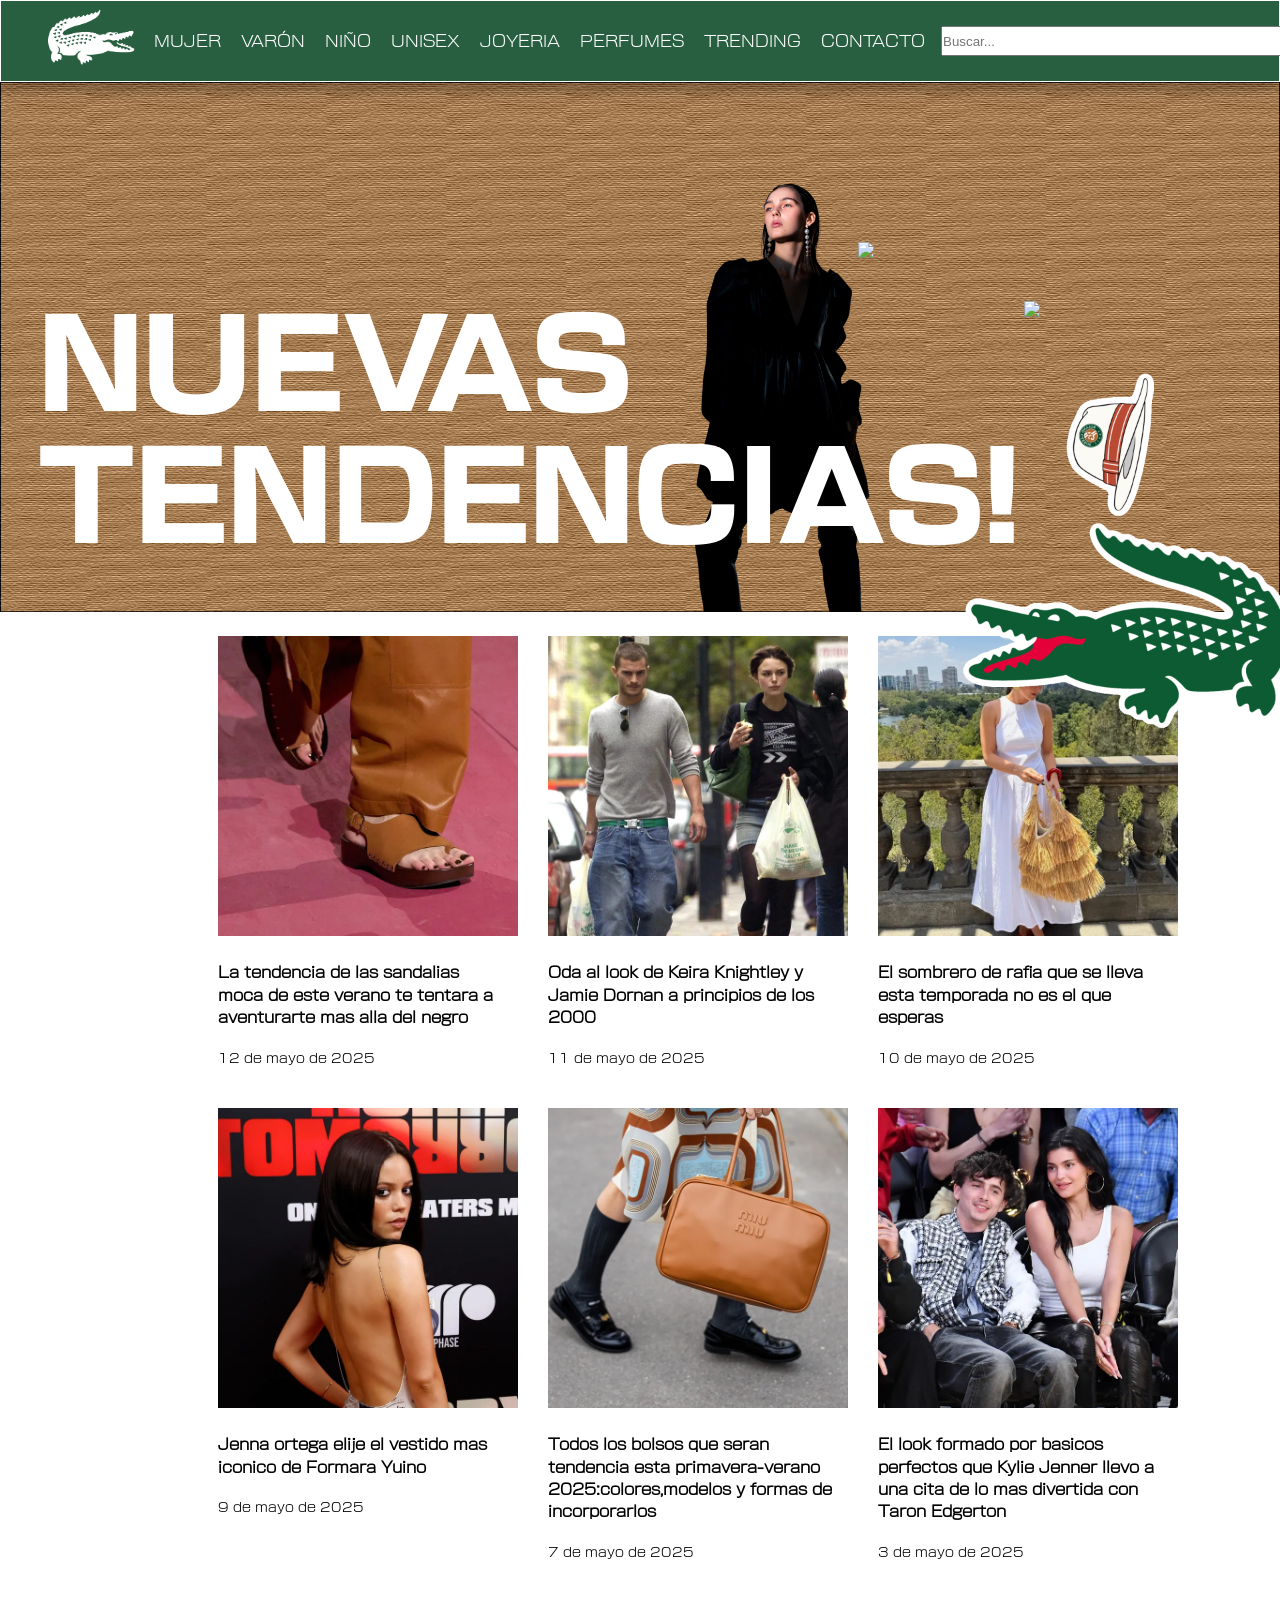
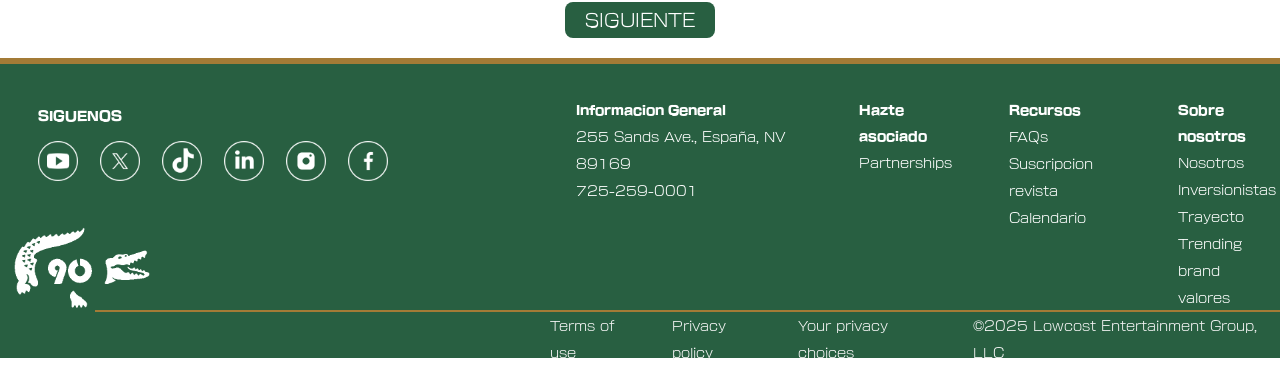
==== index.html @ 2822f6c8 "feat: initial commit of Lacoste UI redesign" ====
<!DOCTYPE html>
<html>
    <head>
        <title>LOWCOST</title>
        <meta name="viewport" content="width=device-width, initial-scale=1.0">
        <link rel="stylesheet" type="text/css" href="css/index.css">
        <link rel="stylesheet" href="https://cdnjs.cloudflare.com/ajax/libs/font-awesome/6.0.0/css/all.min.css">    
    </head>
    <header>
        <div class="listaPadreHeader"> 
            <div class="barraHeader">
                <div class="logo">
                    <a href="index.html"><img src="imagenes-usadas/lacoste square logo.png" width="180px"></a>
                </div>
                <nav class="secciones">
                    <ul>
                        <li class="menuRaiz">
                            <a href="">MUJER</a>
                            <ul class="submenu">
                                <li><a href="mujer-ropa.html">Ropa</a></li>
                                <li><a href="mujer-calzado.html">Calzado</a></li>
                                <li><a href="mujer-bolsos.html">Bolsos</a></li>
                                <li><a href="mujer-accesorios.html">Accesorios</a></li>
                                <li><a href="">Ropa interior</a></li>
                                <li><a href="">Ofertas</a></li>
                            </ul>
                        </li>
                        <li class="menuRaiz">
                            <a href="">VARÓN</a>
                            <ul class="submenu">
                                <li><a href="varon-ropa.html">Ropa</a></li>
                                <li><a href="varon-calzado.html">Calzado</a></li>
                                <li><a href="">Bolsos</a></li>
                                <li><a href="">Accesorios</a></li>
                                <li><a href="">Ropa interior</a></li>
                                <li><a href="">Ofertas</a></li>
                            </ul>
                        </li>
                        <li class="menuRaiz">
                            <a href="">NIÑO</a>
                            <ul class="submenu">
                                <li><a href="">Ropa</a></li>
                                <li><a href="">Calzado</a></li>                        
                                <li><a href="">Accesorios</a></li>
                                <li><a href="">Ropa interior</a></li>
                                <li><a href="">Ofertas</a></li>
                            </ul>                        
                        </li>
                        <li class="menuRaiz">
                            <a href="">UNISEX</a>
                            <ul class="submenu">
                                <li><a href="">Ropa</a></li>
                                <li><a href="">Calzado</a></li>
                                <li><a href="">Accesorios</a></li>                            
                                <li><a href="">Ofertas</a></li>
                            </ul> 
                        </li>
                        <li><a href="">JOYERIA</a></li>
                        <li><a href="">PERFUMES</a></li>                                                           
                        <li><a href="">TRENDING</a></li>
                        <li><a href="contacto.html">CONTACTO</a></li>                    
                    </ul>
                </nav>
            </div>
            <div class="bloqueContiguo">
                <form class="barraBusqueda">
                    <input type="text" placeholder="Buscar..." />
                    <a href=""><i class="fas fa-search lupa"></i></a>                           
                </form>
                <div class="iconosAcciones">
                    <a href="cuenta.html"><i class="fas fa-user"></i></a>
                    <a href=""><i class="fas fa-shopping-cart"></i></a>
                    <a href=""><i class="fas fa-camera"></i></a>
                    <button class="hamburger" id="hamburger" aria-label="Abrir menú">
                        <span></span>
                        <span></span>
                        <span></span>
                    </button>
                </div>
            </div> 
        </div>

        <nav class="menuMovil" id="menuMovil">
            <ul>
                <li class="menuMovilRaiz">
                    <button class="menuMovilBtn">MUJER <i class="fas fa-chevron-down"></i></button>
                    <ul class="submenuMovil">
                        <li><a href="mujer-ropa.html">Ropa</a></li>
                        <li><a href="mujer-calzado.html">Calzado</a></li>
                        <li><a href="mujer-bolsos.html">Bolsos</a></li>
                        <li><a href="mujer-accesorios.html">Accesorios</a></li>
                        <li><a href="">Ropa interior</a></li>
                        <li><a href="">Ofertas</a></li>
                    </ul>
                </li>
                <li class="menuMovilRaiz">
                    <button class="menuMovilBtn">VARÓN <i class="fas fa-chevron-down"></i></button>
                    <ul class="submenuMovil">
                        <li><a href="varon-ropa.html">Ropa</a></li>
                        <li><a href="varon-calzado.html">Calzado</a></li>
                        <li><a href="">Bolsos</a></li>
                        <li><a href="">Accesorios</a></li>
                        <li><a href="">Ropa interior</a></li>
                        <li><a href="">Ofertas</a></li>
                    </ul>
                </li>
                <li class="menuMovilRaiz">
                    <button class="menuMovilBtn">NIÑO <i class="fas fa-chevron-down"></i></button>
                    <ul class="submenuMovil">
                        <li><a href="">Ropa</a></li>
                        <li><a href="">Calzado</a></li>
                        <li><a href="">Accesorios</a></li>
                        <li><a href="">Ropa interior</a></li>
                        <li><a href="">Ofertas</a></li>
                    </ul>
                </li>
                <li class="menuMovilRaiz">
                    <button class="menuMovilBtn">UNISEX <i class="fas fa-chevron-down"></i></button>
                    <ul class="submenuMovil">
                        <li><a href="">Ropa</a></li>
                        <li><a href="">Calzado</a></li>
                        <li><a href="">Accesorios</a></li>
                        <li><a href="">Ofertas</a></li>
                    </ul>
                </li>
                <li><a href="" class="menuMovilLink">JOYERIA</a></li>
                <li><a href="" class="menuMovilLink">PERFUMES</a></li>
                <li><a href="" class="menuMovilLink">TRENDING</a></li>
                <li><a href="contacto.html" class="menuMovilLink">CONTACTO</a></li>
            </ul>
        </nav>
    </header>
    
    <body>
        <div class="centro">
            <div class="fondoCaiman">
                <img src="imagenes-usadas/fondo beige_Mesa de trabajo 1.png">
            </div>
            <div class="textoEncima"><p>NUEVAS TENDENCIAS!</p></div>
            <div class="gator"><img src="imagenes-usadas/lacosteJugando.gif"></div> 
            <div class="mujerNegro"><img src="imagenes-usadas/blancaNegra.png"></div>
            <div class="hombreBlanco"><img src="imagenes-usadas/negroBlanco.png"></div>
            <div class="negroBlancoSentado"><img src="imagenes-usadas/negroBlancoSentado.png"></div>
        </div>

        <div class="seccionNoticias">
            <div class="seccion1">
                <ul>
                    <li><img src="imagenes-usadas/zapatosBeige.webp" width="300px"></li>
                    <li class="textoSeccionNoticias"><a href="">La tendencia de las sandalias<br> moca de este verano te tentara a <br> aventurarte mas alla del negro</a></li>
                    <li class="fechas">12 de mayo de 2025</li>
                </ul>
                <ul>
                    <li><img src="imagenes-usadas/2modelos.webp" width="300px"></li>
                    <li class="textoSeccionNoticias"><a href="">Oda al look de Keira Knightley y <br> Jamie Dornan a principios de los<br> 2000</a></li>
                    <li class="fechas">11 de mayo de 2025</li>
                </ul>
                <ul>
                    <li><img src="imagenes-usadas/vestidoBlanco.webp" width="300px"></li>
                    <li class="textoSeccionNoticias"><a href="">El sombrero de rafia que se lleva <br> esta temporada no es el que <br> esperas</a></li>
                    <li class="fechas">10 de mayo de 2025</li>
                </ul>
            </div>

            <div class="seccion2">
                <ul>
                    <li><img src="imagenes-usadas/jennaOrtega.webp" width="300px"></li>
                    <li class="textoSeccionNoticias"><a href="">Jenna ortega elije el vestido mas <br>iconico de Formara Yuino</a></li>
                    <li class="fechas">9 de mayo de 2025</li>
                </ul>
                <ul>
                    <li><img src="imagenes-usadas/bolsoBeige.webp" width="300px"></li>
                    <li class="textoSeccionNoticias"><a href="">Todos los bolsos que seran <br> tendencia esta primavera-verano <br>2025:colores,modelos y formas de <br>incorporarlos</a></li>
                    <li class="fechas">7 de mayo de 2025</li>
                </ul>
                <ul>
                    <li><img src="imagenes-usadas/parejaTendencia.webp" width="300px"></li>
                    <li class="textoSeccionNoticias"><a href="">El look formado por basicos <br> perfectos  que Kylie Jenner llevo a <br>una cita de lo mas divertida con<br> Taron Edgerton</a></li>
                    <li class="fechas">3 de mayo de 2025</li>
                </ul>
            </div>
        </div>
        
        <div class="cuadroSiguiente">
            <a href=""><p>SIGUIENTE</p></a>     
        </div>
    </body>
    <footer>
        <div class="infoFooter">
            <div class="primeraLista">
                <ul>
                    <li>SIGUENOS</li>
                    <li>
                        <div class="followUs">
                            <ul>
                                <li class="iconosFooter"><a href="https://www.youtube.com/"><img src="imagenes-usadas/youtube.webp" width="40px"></a></li>
                                <li class="iconosFooter"><a href="https://x.com/home?lang=es"><img src="imagenes-usadas/twitter.webp" width="40px"></a></li>
                                <li class="iconosFooter"><a href="https://www.tiktok.com/es/"><img src="imagenes-usadas/tiktok.webp" width="40px"></a></li>
                                <li class="iconosFooter"><a href="https://es.linkedin.com/"><img src="imagenes-usadas/linkedin.webp" width="40px"></a></li>
                                <li class="iconosFooter"><a href="https://www.instagram.com/"><img src="imagenes-usadas/instagram.webp" width="40px"></a></li>
                                <li class="iconosFooter"><a href="https://www.facebook.com/"><img src="imagenes-usadas/facebook.webp" width="40px"></a></li>
                            </ul>
                        </div>
                    </li>
                </ul>
            </div>
            <div class="lowcostAños"><img src="imagenes-usadas/90añosLowcost.gif"></div>
            <div class="segundasListas">
                <ul>
                    <li class="encabezadosFooter">Informacion General</li>
                    <li><a href="">255 Sands Ave., España, NV 89169</a></li>
                    <li><a href="">725-259-0001</a></li>
                </ul> 
                <ul>
                    <li class="encabezadosFooter">Hazte asociado</li>
                    <li><a href="">Partnerships</a></li>                
                </ul> 
                <ul>
                    <li class="encabezadosFooter">Recursos</li>
                    <li><a href="">FAQs</a></li>
                    <li><a href="">Suscripcion revista</a></li>
                    <li><a href="">Calendario</a></li>
                </ul>
                <ul>
                    <li class="encabezadosFooter">Sobre nosotros</li>
                    <li><a href="">Nosotros</a></li>
                    <li><a href="">Inversionistas</a></li>
                    <li><a href="">Trayecto</a></li>
                    <li><a href="">Trending brand</a></li>
                    <li><a href="">valores</a></li>
                </ul>   
            </div>
        </div>
        <div class="lineaFooter">
            <hr>
        </div>
        <div class="finalFooter">
            <hr class="separador">
            <ul>                
                <li>Terms of use</li>
                <li>Privacy policy</li>
                <li>Your privacy choices</li>
                <li>©2025 Lowcost Entertainment Group, LLC</li>
            </ul>
        </div>                 
    </footer>

    <script>
        const hamburger = document.getElementById('hamburger');
        const menuMovil = document.getElementById('menuMovil');

        hamburger.addEventListener('click', function() {
            menuMovil.classList.toggle('abierto');
            hamburger.classList.toggle('activo');
        });

        document.querySelectorAll('.menuMovilBtn').forEach(function(btn) {
            btn.addEventListener('click', function() {
                const submenu = this.nextElementSibling;
                const icon = this.querySelector('i');
                const estaAbierto = submenu.classList.contains('abierto');

                document.querySelectorAll('.submenuMovil').forEach(function(s) {
                    s.classList.remove('abierto');
                });
                document.querySelectorAll('.menuMovilBtn i').forEach(function(ic) {
                    ic.style.transform = 'rotate(0deg)';
                });

                if (!estaAbierto) {
                    submenu.classList.add('abierto');
                    icon.style.transform = 'rotate(180deg)';
                }
            });
        });
    </script>
</html>
---- css/index.css ----
@font-face{
  font-family: "newRodin";
  src: url(../fuentes/FOT-NewRodin\ Pro\ M.otf) format("opentype");
}
@font-face{
  font-family: "newRodinEB";
  src: url(../fuentes/FOT-NewRodin\ Pro\ EB.otf) format("opentype");
}
*{   
    margin: 0;
    padding: 0;
    box-sizing: border-box;
}

body {
    padding-top: 82px;
}

header {
    background-color: #285f41;      
    font-family: "newRodin";
    font-size: 16px;
    color: #222;
    box-shadow: 0 8px 16px rgba(0, 0, 0, 0.3); 
    width: 100%;
    border: 1px solid white;
    position: fixed;
    z-index: 1000;
    top: 0;
    left: 0;
}

.logo image{
    padding-left: -900px;
}

.barraHeader{
    display: flex;
    align-items: center;  
    background-color: #285f41;
    width: 935px; 
}

.secciones{
    margin-left: -27px; 
}

.secciones ul{
    list-style: none;
    gap: 20px;
    display: flex;    
}

.secciones a{
    color: white;
    text-decoration: none;
    display: block;
    transition: background 0.3s;
}

.secciones a:hover{
    background-color: #2e8b57;;    
}

.menuRaiz{
    position: relative;
}
.menuRaiz ul{
    position: absolute;      
    display: none;
    top: 100%;
    left: 50%;
    transform: translateX(-50%);
    flex-direction: column;
    z-index: 1000;  
    background-color: #285f41;      
}

.menuRaiz:hover .submenu{
    display: flex;
}

.submenu a{
    color: white;
    background-size: 900px 900px;
}

.submenu{
    text-align: center;
    width: 130px;
}
.menuRaiz ul{
    padding-top: 16px;
}

.barraBusqueda{
    display: flex;
    padding-left: 16px;
    padding-top: 25px;       
}

.barraBusqueda button{
    border: none;
    padding-left: 9px; 
    background-color:#285f41;
    margin-top: -19px;
    margin-right: -6px;  
}

.barraBusqueda input{
    width: 350px;
    height: 30px;
}

.listaPadreHeader{
    display: flex;
    height: 80px;
}

.iconosAcciones{
    display: flex;
    gap: 19px;
    padding-left: 20px;
    padding-top: 5px;
    list-style: none;
    text-align: center;
    align-items: center;
}

.iconosAcciones i{
    color: white;
    font-size: 25px;
    padding-top: 20px;
    margin-left: -3px;
}

.login{
    background-color: white;
    border: none;
}
.carrito{
    background-color: white;
    border: none;
    align-content: center;
}

.bloqueContiguo{
    display: flex;
}

.galeria{
    border: none;
    background-color:#285f41;
}
.login{
    background-color:#285f41;
}
.carrito{
    background-color:#285f41;
}

.centro{
    position: relative;
}

.fondoCaiman img{
    width: 100%;
    height: 530px;
}
.textoEncima{
    font-family: "NewRodinEB";
    font-size: 120px;
    color: rgb(255, 255, 255);
    position: absolute;
    top: 40%;
    left: 3%;
    line-height: 1.1;
    z-index: 6;
}
.gator img{
    width: 400px;
    transform: scaleX(-1);
    position: absolute;
    top: 47%;
    left: 73%;
    z-index: 7;    
}  

.mujerNegro img{
    width: 370px;
    position: absolute;
    top: -4.6%;
    left: 46%;
    z-index: 5;
}

.hombreBlanco img{
    width: 250px;
    position: absolute;
    top: 30%; 
    left: 67%;          
}

.negroBlancoSentado img{
    width: 180px;
    position: absolute;
    top: 41%; 
    left: 80%;       
}

.textoSeccionNoticias a{
    font-family: "newRodin";
    font-size: 15px;
    color: black;
    font-weight: 800;    
    text-decoration: none;     
}

.textoSeccionNoticias a:hover{
    text-decoration: underline;
    text-decoration-thickness: 1.5px;
    text-underline-offset: 2px;
}
.seccion1 li{
    margin: 20px 0px;
    line-height: 1.4;
}

.seccion1 ul{
    list-style-type: none;
}
.seccion2 li{
    margin: 20px 0px;
    line-height: 1.4;
}

.seccion2 ul{
    list-style-type: none;
}
.fechas{
    font-family: "NewRodin";
    font-size: 13px;
}

.seccionNoticias div{
    display: flex;
    gap: 30px;  
}
.seccionNoticias{
    padding-left: 17%;
}

.lupa{
    font-size: 25px;
    color: white;
    padding-left: 20px;
}

footer{
    background-color:#285f41;
    height: 300px;
    position: relative;
}

.followUs ul{
    display: flex;
    gap: 22px;
    list-style-type: none;
}
.lowcostAños img{
    width: 160px;
}
.lowcostAños{
    text-align: center;
    position: absolute;
    top: 51%;
}
.primeraLista{
    font-family: "newRodinEB";
    color: white;
    position: absolute;
    top: 33px;
    font-size: smaller; 
    left: 3%;
}
.primeraLista ul{
    list-style-type: none;
}
.primeraLista li{
    line-height: 50px;    
}
.segundasListas{
    position: absolute;
    display: flex;
    font-family:"NewRodin";
    gap: 50px;
    left: 45%;
    top: 40px;
    font-size: smaller;
    color: white;   
}
.segundasListas ul{
    list-style-type: none;
}
.segundasListas a{
    text-decoration: none;
    color: white;
}
.encabezadosFooter{
    font-family: "newRodinEB";
    color: rgb(255, 255, 255);
    font-size: small;
}
.finalFooter ul{
    display: flex;
    position: absolute;
    font-family: "NewRodin";
    font-size: smaller;
    list-style-type: none;
    gap: 30px;
    color: whitesmoke;
    top: 85%;
    left: 43%;
}
.separador{
    border: 3px solid rgb(163, 123, 54);    
}
.lineaFooter{
    position: absolute;
    top: 84%;
    left: 7.4%;
}
.lineaFooter hr{
    border: 1px solid rgb(163, 123, 54);
    width: 1300px;   
}

.iconosFooter img:hover{
    width: 60px;
    z-index: 1000;
}

.cuadroSiguiente{  
    font-size: 25px;
    color: rgb(255, 255, 255);
    font-family: "NewRodin";  
    text-align: center;
    z-index: 8000;
}
.cuadroSiguiente {
    background-color:#285f41;     
    color: white;                
    padding: 10px 20px;
    padding-top: 0px;
    padding-bottom: 0px;               
    border-radius: 8px;        
    width: fit-content;          
    margin: 20px auto;           
    text-align: center;                
    font-family: "NewRodin";
    font-size: large;
}
.cuadroSiguiente a{
    text-decoration: none;
    color: white;
}
.cuadroSiguiente:hover{
    font-weight: bolder;
}

.hamburger {
    display: none;
    background: none;
    border: none;
    cursor: pointer;
    padding: 8px;
    flex-direction: column;
    justify-content: center;
    gap: 5px;
    margin-top: 18px;
}

.hamburger span {
    display: block;
    width: 24px;
    height: 2px;
    background: white;
    transition: all 0.3s ease;
    transform-origin: center;
}

.hamburger.activo span:nth-child(1) {
    transform: translateY(7px) rotate(45deg);
}

.hamburger.activo span:nth-child(2) {
    opacity: 0;
    transform: scaleX(0);
}

.hamburger.activo span:nth-child(3) {
    transform: translateY(-7px) rotate(-45deg);
}

.menuMovil {
    display: none;
    background-color: #285f41;
    border-top: 1px solid rgba(255,255,255,0.2);
    overflow: hidden;
    max-height: 0;
    transition: max-height 0.4s ease;
}

.menuMovil.abierto {
    max-height: 1000px;
}

.menuMovil > ul {
    list-style: none;
    padding: 8px 0;
}

.menuMovilRaiz {
    border-bottom: 1px solid rgba(255,255,255,0.1);
}

.menuMovilBtn {
    width: 100%;
    background: none;
    border: none;
    color: white;
    font-family: "newRodin";
    font-size: 15px;
    text-align: left;
    padding: 14px 20px;
    cursor: pointer;
    display: flex;
    justify-content: space-between;
    align-items: center;
    letter-spacing: 0.5px;
}

.menuMovilBtn i {
    font-size: 12px;
    transition: transform 0.3s ease;
}

.submenuMovil {
    list-style: none;
    max-height: 0;
    overflow: hidden;
    background-color: #1e4d32;
    transition: max-height 0.3s ease;
}

.submenuMovil.abierto {
    max-height: 300px;
}

.submenuMovil li a {
    display: block;
    color: rgba(255,255,255,0.85);
    text-decoration: none;
    font-family: "newRodin";
    font-size: 14px;
    padding: 11px 20px 11px 35px;
    border-bottom: 1px solid rgba(255,255,255,0.05);
    transition: background 0.2s;
}

.submenuMovil li a:hover {
    background-color: #285f41;
    color: white;
}

.menuMovilLink {
    display: block;
    color: white;
    text-decoration: none;
    font-family: "newRodin";
    font-size: 15px;
    padding: 14px 20px;
    border-bottom: 1px solid rgba(255,255,255,0.1);
    letter-spacing: 0.5px;
    transition: background 0.2s;
}

.menuMovilLink:hover {
    background-color: #2e8b57;
}

@media (max-width: 768px) {
    body {
        padding-top: 60px;
    }

    .listaPadreHeader {
        height: 60px;
    }

    .barraHeader {
        width: auto;
        flex: 1;
        padding: 0 12px;
    }

    .logo img {
        width: 130px !important;
    }

    .secciones {
        display: none;
    }

    .bloqueContiguo {
        align-items: center;
    }

    .barraBusqueda {
        padding-left: 10px;
        padding-top: 0;
        display: flex;
        align-items: center;
    }

    .barraBusqueda input {
        width: 120px;
        height: 28px;
        font-size: 13px;
    }

    .lupa {
        font-size: 18px;
        padding-left: 8px;
    }

    .iconosAcciones {
        padding-left: 8px;
        padding-top: 0;
        gap: 12px;
    }

    .iconosAcciones i {
        font-size: 18px;
        padding-top: 0;
    }

    .hamburger {
        display: flex;
    }

    .menuMovil {
        display: block;
    }

    .fondoCaiman img {
        height: 300px;
        object-fit: cover;
    }

    .textoEncima {
        font-size: 44px;
        top: 20%;
        left: 4%;
    }

    .gator img {
        width: 190px;
        top: 44%;
        left: 55%;
    }

    .mujerNegro img {
        width: 200px;
        top: 0;
        left: 38%;
    }

    .hombreBlanco img {
        width: 140px;
        top: 32%;
        left: 62%;
    }

    .negroBlancoSentado img {
        display: none;
    }

    .seccionNoticias {
        padding-left: 0;
        padding: 0 16px;
    }

    .seccionNoticias div {
        flex-direction: column;
        gap: 0;
    }

    .seccion1,
    .seccion2 {
        display: flex;
        flex-direction: column;
    }

    .seccion1 ul,
    .seccion2 ul {
        display: flex;
        flex-direction: row;
        align-items: flex-start;
        gap: 14px;
        padding: 16px 0;
        border-bottom: 1px solid #e0e0e0;
    }

    .seccion1 ul li:first-child,
    .seccion2 ul li:first-child {
        flex-shrink: 0;
    }

    .seccion1 ul li:first-child img,
    .seccion2 ul li:first-child img {
        width: 110px !important;
        height: 110px;
        object-fit: cover;
        display: block;
    }

    .seccion1 li,
    .seccion2 li {
        margin: 4px 0;
    }

    .textoSeccionNoticias a {
        font-size: 13px;
    }

    .fechas {
        font-size: 11px;
    }

    footer {
        height: auto;
        padding: 24px 16px 16px 16px;
    }

    .infoFooter {
        display: flex;
        flex-direction: column;
        gap: 18px;
        position: static;
    }

    .primeraLista {
        position: static;
    }

    .primeraLista li {
        line-height: 36px;
    }

    .followUs ul {
        flex-wrap: wrap;
        gap: 12px;
    }

    .lowcostAños {
        position: static;
        text-align: left;
        margin-top: 4px;
    }

    .lowcostAños img {
        width: 100px;
    }

    .segundasListas {
        position: static;
        display: grid;
        grid-template-columns: 1fr 1fr;
        gap: 20px;
        left: auto;
        top: auto;
    }

    .segundasListas ul li {
        line-height: 26px;
    }

    .lineaFooter {
        position: static;
        margin: 16px 0 0 0;
    }

    .lineaFooter hr {
        width: 100%;
    }

    .finalFooter {
        padding-bottom: 12px;
    }

    .finalFooter ul {
        position: static;
        flex-wrap: wrap;
        gap: 10px;
        left: auto;
        top: auto;
        margin-top: 10px;
    }
}

@media (max-width: 420px) {
    .barraBusqueda input {
        width: 80px;
    }

    .textoEncima {
        font-size: 32px;
    }

    .fondoCaiman img {
        height: 250px;
    }

    .gator img {
        width: 150px;
        left: 50%;
    }

    .mujerNegro img {
        width: 160px;
        left: 34%;
    }

    .hombreBlanco img {
        display: none;
    }

    .segundasListas {
        grid-template-columns: 1fr;
    }
}
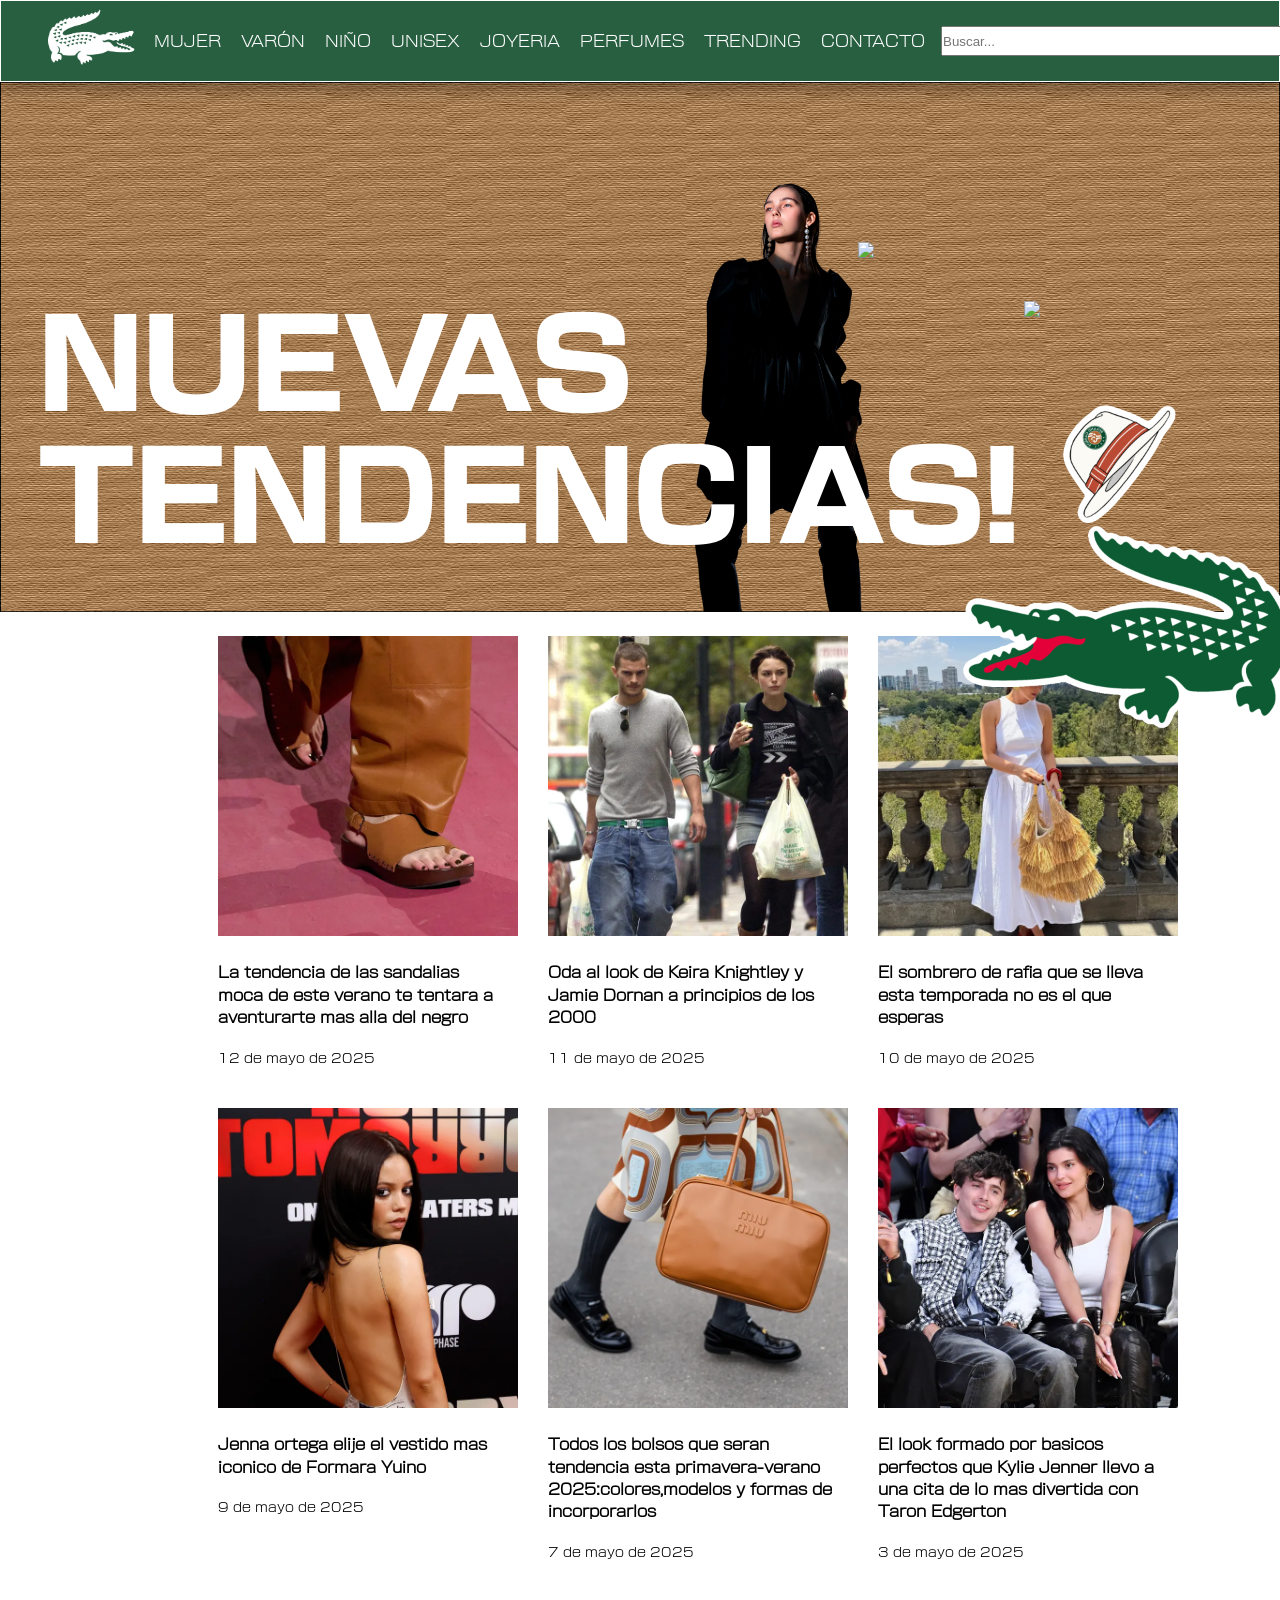
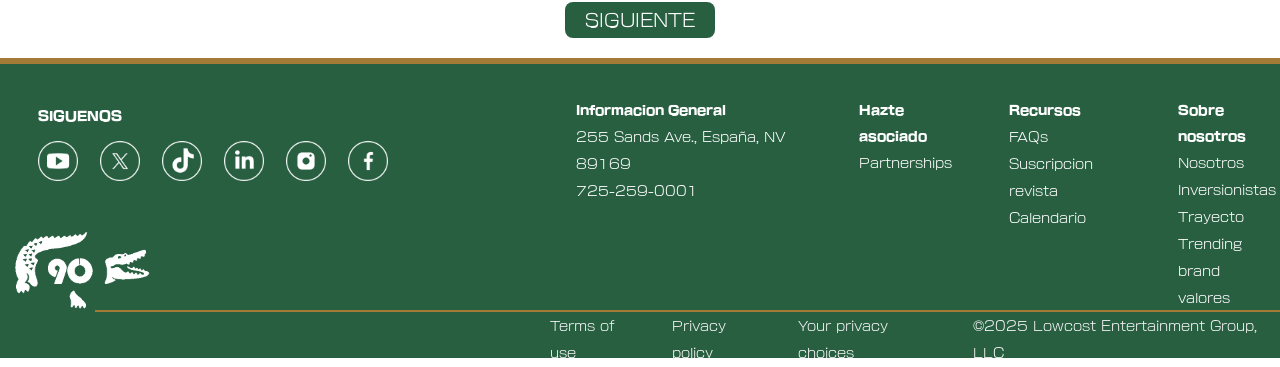
==== commit 33a21d63: "feat: enhance page title for branding" ====
--- a/index.html
+++ b/index.html
@@ -1,7 +1,7 @@
 <!DOCTYPE html>
 <html>
     <head>
-        <title>LOWCOST</title>
+        <title>Lacoste | UI Redesign Concept</title>
         <meta name="viewport" content="width=device-width, initial-scale=1.0">
         <link rel="stylesheet" type="text/css" href="css/index.css">
         <link rel="stylesheet" href="https://cdnjs.cloudflare.com/ajax/libs/font-awesome/6.0.0/css/all.min.css">    
